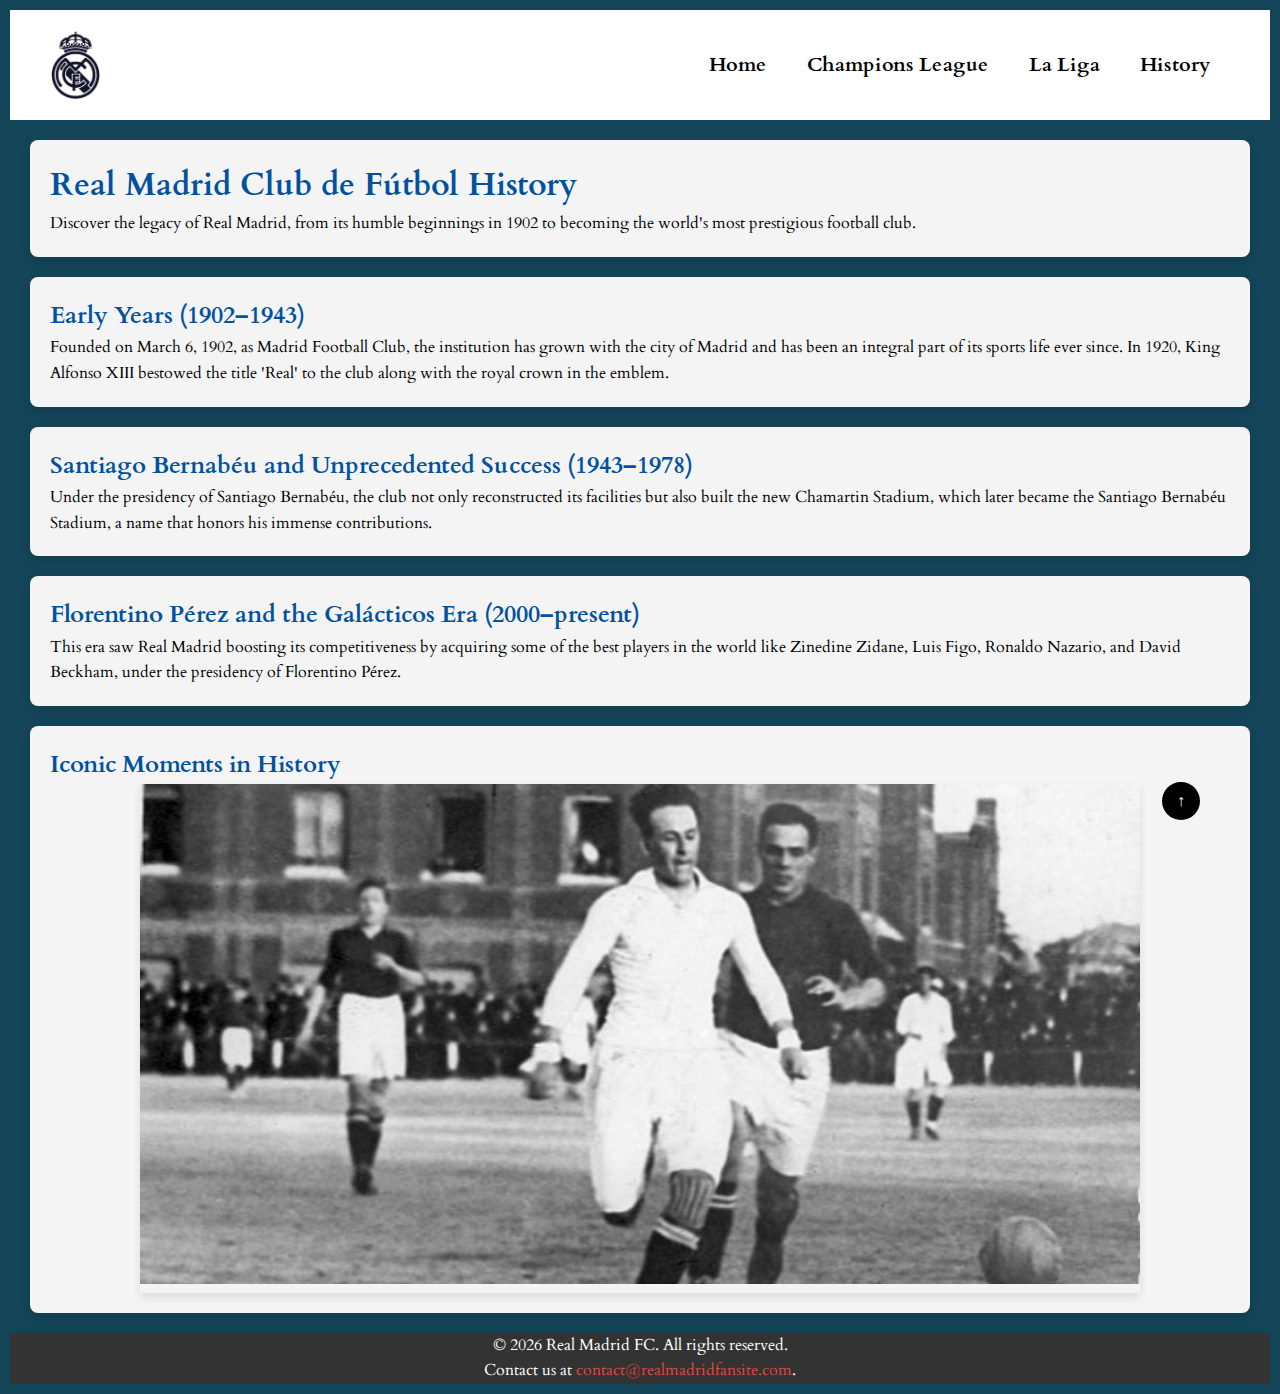
==== history.html @ d834da9d "committ" ====
<!DOCTYPE html>
<html lang="en">
<head>
    <meta charset="UTF-8">
    <meta name="viewport" content="width=device-width, initial-scale=1.0">
    <title>Real Madrid History</title>
    <link rel="stylesheet" href="styles/style.css">
    <link href="https://fonts.googleapis.com/css?family=Cardo:400,700|Oswald" rel="stylesheet">
</head>
<body>
    <header class="site-header">
        <img src="images/RMLOGO.png" alt="Real Madrid Logo" id="logo">
        <nav>
            <ul class="nav-list">
                <li><a href="index.html">Home</a></li>
                <li><a href="champions_league.html">Champions League</a></li>
                <li><a href="laliga.html">La Liga</a></li>
                <li><a href="history.html">History</a></li>
            </ul>
        </nav>
    </header>
    <main>
        <section class="history-introduction">
            <h1>Real Madrid Club de Fútbol History</h1>
            <p>Discover the legacy of Real Madrid, from its humble beginnings in 1902 to becoming the world's most prestigious football club.</p>
        </section>
        <section class="early-years">
            <h2>Early Years (1902–1943)</h2>
            <p>Founded on March 6, 1902, as Madrid Football Club, the institution has grown with the city of Madrid and has been an integral part of its sports life ever since. In 1920, King Alfonso XIII bestowed the title 'Real' to the club along with the royal crown in the emblem.</p>
        </section>
        <section class="bernabeu-era">
            <h2>Santiago Bernabéu and Unprecedented Success (1943–1978)</h2>
            <p>Under the presidency of Santiago Bernabéu, the club not only reconstructed its facilities but also built the new Chamartin Stadium, which later became the Santiago Bernabéu Stadium, a name that honors his immense contributions.</p>
        </section>
        <section class="galacticos-era">
            <h2>Florentino Pérez and the Galácticos Era (2000–present)</h2>
            <p>This era saw Real Madrid boosting its competitiveness by acquiring some of the best players in the world like Zinedine Zidane, Luis Figo, Ronaldo Nazario, and David Beckham, under the presidency of Florentino Pérez.</p>
        </section>
        <section class="history-section historical-photos">
            <h2>Iconic Moments in History</h2>
            <div class="slideshow-container">
                <div class="mySlides fade">
                    <img src="images/H1.png" alt="Description of Image H1">
                </div>
                <div class="mySlides fade">
                    <img src="images/H2.png" alt="Description of Image H2">
                </div>
                <div class="mySlides fade">
                    <img src="images/H3.png" alt="Description of Image H2">
                </div>
                <div class="mySlides fade">
                    <img src="images/H4.png" alt="Description of Image H2">
                </div>
                <div class="mySlides fade">
                    <img src="images/H5.png" alt="Description of Image H2">
                </div>
                <div class="mySlides fade">
                    <img src="images/H6.png" alt="Description of Image H2">
                </div>
                <div class="mySlides fade">
                    <img src="images/H7.png" alt="Description of Image H7">
                </div>
                <!-- Add dots or arrows here if needed -->
            </div>
        </section>
    </main>
    <button onclick="scrollToTop()" id="return-to-top">↑</button>
    <footer class="site-footer">
        <p>&copy; <script>document.write(new Date().getFullYear());</script> Real Madrid FC. All rights reserved.</p>
        <p>Contact us at <a href="mailto:contact@realmadridfansite.com">contact@realmadridfansite.com</a>.</p>
    </footer>
    <script src="js/scripts.js"></script>
</body>
</html>
---- styles/style.css ----
/* Basic reset for padding and margins */
* {
    margin: 0;
    padding: 0;
    box-sizing: border-box;
    transition: all 0.3s ease; /* Smooth transitions for all changes */
}
/* CSS code (styles.css) */

#return-to-top {
    display: show; /* Hide the button by default */
    position: fixed;
    bottom: 80px;
    right: 80px;
    background-color: #000000; /* Button background color */
    color: #ffffff; /* Button text color */
    border: none;
    border-radius: 50%;
    padding: 10px 15px;
    font-size: 16px;
    cursor: pointer;
}

#return-to-top:hover {
    background-color: #000000; /* Button background color on hover */
}

body {
    font-family: 'Cardo', serif; /* Applying Cardo to the body text */
    background-color: #782222; /* Black background */
    color: #000000; /* White text for readability */
    line-height: 1.6; /* Improved line spacing for better readability */
}
header {
    display: flex; /* Enables flexbox */
    align-items: center; /* Vertically centers the items in the header */
    justify-content: space-between; /* Positions the logo on the left and nav on the right */
    padding: 10px 20px;
    background: #003399; /* Example background color */
    color: white;
    align-items: center;

}

.site-header {
    background-color: #ffffff; /* Real Madrid blue for the header */
    color: white;
    padding: 20px 40px;
    text-align: center;
}

.nav-list {
    list-style: none;
    display: flex;
    justify-content: center; /* Center navigation items horizontally */
    font-size: 20px; /* Larger font size for better readability */
}

.nav-list li {
    margin: 0 20px;
    position: relative; /* Positioning context for pseudo-elements */
}

.nav-list a {
    color: rgb(0, 0, 0);
    text-decoration: none;
    font-weight: bold;
    padding: 5px 0; /* Padding for larger clickable area */
}

.nav-list a:hover, .nav-list a:focus {
    font-size: 24px; /* Increase font size on hover */
    color: #DD4B3E; /* Highlight color on hover */
}

.main {
    padding: 20px;
    text-align: center;
}

.team-info, .player-spotlight {
    margin-top: 20px;
    padding: 20px;
    background-color: #000000; /* Slightly lighter black for sections */
    color: #fff; /* White text in sections */
    border-radius: 8px; /* Rounded corners for the sections */
    box-shadow: 0 2px 5px rgba(0,0,0,0.5); /* Subtle shadow for depth */
}

.btn {
    background-color: #DD4B3E; /* A deep red color for buttons */
    color: rgb(3, 3, 3);
    border: none;
    padding: 10px 20px;
    cursor: pointer;
    border-radius: 5px; /* Rounded corners for buttons */
    font-size: 16px;
}

.site-footer {
    background-color: #333;
    color: white;
    text-align: center;
    padding: 0px 0;
}

.site-footer a {
    color: #DD4B3E; /* Use red for links in the footer for contrast */
    text-decoration: none;
}
.team-content {
    display: flex; /* Enables flexbox */
    align-items: center; /* Aligns items vertically in the center */
    justify-content: center; /* Centers the content horizontally */
    gap: 20px; /* Adds space between the image and the text */
}

.team-image {
    max-width: 50%; /* Limits image width to 50% of the container */
    height: auto; /* Keeps the aspect ratio of the image */
}

.team-description {
    max-width: 50%; /* Limits text width to 50% of the container */
    padding: 20px; /* Adds padding inside the text block */
}

#logo {
    width: 50px; /* Adjust the width as needed */
    height: auto; /* Maintains the aspect ratio */
}

.trophies-section h2 {
    background-color: #00529F;  /* Deep blue background */
    color: white;               /* White text for contrast */
    padding: 10px 20px;         /* Padding for better spacing */
    border-radius: 5px;         /* Rounded corners for a smoother look */
    box-shadow: 0 4px 6px rgba(0, 0, 0, 0.2);  /* Subtle shadow for depth */
    margin: 20px 0;             /* Margin for spacing around the section */
}

/* Ensuring images and text in the trophy section are well presented */
.trophies-section img {
    width: 100%;
    max-width: 1500px;  /* Limiting image size for better layout control */
    height: auto;
    display: block;
    margin: 10px auto;  /* Centers the image and adds spacing */
}


.sponsor-section {
    text-align: center; /* Center-align the image container */
    padding: 10px 0; /* Add some padding around the section */
    background-color: #060606; /* Optional: background color for the sponsor section */
}

.sponsors {
    max-width: 100%; /* Makes the image responsive */
    height: auto; /* Maintain aspect ratio */
}
/* General Page Styles */



body {
    font-family: 'Cardo', serif; /* Consistent font for the whole page */
    background-color: #144458; /* Light grey background for the page */
    color: #fffdfd; /* Dark grey text for readability */
    line-height: 1.6;
    padding: 10px;
    margin: 0;
}

/* Header and Navigation Styles */
.header {
    background-color: #00529F; /* Deep blue background for the header */
    color: white;
    padding: 20px;
    text-align: center;
}

.nav-list {
    list-style-type: none; /* Removes default list styling */
    padding: 0;
    text-align: center; /* Centers navigation items */
}

.nav-list li {
    display: inline; /* Inline display for horizontal nav list */
    margin-right: 20px;
}

.nav-list a {
    text-decoration: none;
    color: rgb(0, 0, 0);
    font-weight: bold;
}

.nav-list a:hover {
    color: #DD4B3E; /* Highlight color on hover */
}

/* Slideshow Styles */
.slideshow-container {
    max-width: 600px;
    position: relative;
    margin: 20px auto;
    box-shadow: 0 4px 8px rgba(0,0,0,0.1); /* Adds shadow for depth */
}

.mySlides {
    display: none;
}

.fade {
    animation-name: fade;
    animation-duration: 1.5s;
}

@keyframes fade {
    from {opacity: .4}
    to {opacity: 1}
}

.dot-container {
    text-align: center;
    padding: 20px;
    background: #ddd; /* Light grey background for dots */
}

.dot {
    cursor: pointer;
    height: 15px;
    width: 15px;
    margin: 0 2px;
    background-color: #bbb;
    border-radius: 50%;
    display: inline-block;
    transition: background-color 0.6s ease;
}

.active, .dot:hover {
    background-color: #020202;
}

/* Content Section Styles */
.content-section {
    padding: 20px;
    text-align: center; /* Centers the text and content in the sections */
}


.countdown-container {
    text-align: center;
    padding: 20px;
    margin-top: 20px;
    background: #144458; /* White background for contrast */
    box-shadow: 0 2px 5px rgba(0,0,0,0.2); /* Subtle shadow */
}

/* Footer Styles */
.footer {
    background-color: #333; /* Dark footer background */
    color: white;
    text-align: center;
    padding: 10px 0;
}

.footer a {
    color: #fbfbfb; /* Use red for links in the footer for contrast */
    text-decoration: none;
}

.footer a:hover {
    text-decoration: underline; /* Adds an underline on hover for links */
}


.match-info-container {
    text-align: center; /* Center the image if necessary */
    padding: 20px;
}

.match-info-container img {
    width: 100%; /* Make sure the image scales well with the page */
    max-width: 600px; /* Limit the size to fit the design */
    height: auto; /* Maintain aspect ratio */
    margin: 0 auto; /* Center the image horizontally */
}

.la-liga-standings table {
    width: 100%;
    border-collapse: collapse;
}

.la-liga-standings th, .la-liga-standings td {
    border: 10px solid #ccc;
    padding: 8px;
    text-align: center;
}

.la-liga-standings th {
    background-color: #00529F;
    color: white;
}

.win {
    color: green;
    margin-right: 5px;
}

.loss {
    color: red;
    margin-right: 5px;
}

.draw {
    color: grey;
    margin-right: 5px;
}

.la-liga-gallery {
    margin: 20px;
    padding: 20px;
    background-color: #f4f4f4; /* Ensures there is contrast if the text is dark */
    border-radius: 8px;
    color: #333; /* Dark gray text for better readability */
}

.la-liga-gallery h2 {
    background-color: #00529F; /* Deep blue, typical of Real Madrid branding */
    color: white; /* White text for contrast */
    padding: 10px;
    border-radius: 5px;
    box-shadow: 0 2px 4px rgba(0, 0, 0, 0.2);
}


.gallery-container {
    display: grid;
    grid-template-columns: repeat(auto-fit, minmax(250px, 1fr));
    gap: 10px;
    padding: 20px;
}

.gallery-container img {
    width: 100%;
    height: auto;
    border-radius: 5px;
    box-shadow: 0 4px 8px rgba(0, 0, 0, 0.1);
    transition: transform 0.3s ease-in-out;
}

.gallery-container img:hover {
    transform: scale(1.05);
}


.history-introduction, .early-years, .bernabeu-era, .galacticos-era {
    margin: 20px;
    padding: 20px;
    color: black;
    background-color: #f4f4f4; /* Light gray background for readability */
    border-radius: 8px;
    box-shadow: 0 4px 8px rgba(0,0,0,0.1);
}

h1, h2 {
    color: #00529F; /* Consistent theme color for headers */
}
/* General styling for all history sections */
.history-section {
    margin: 20px;
    padding: 20px;
    background-color: #f4f4f4; /* Light gray background for readability */
    border-radius: 8px;
    box-shadow: 0 4px 8px rgba(0,0,0,0.1);
}

.history-section h2 {
    color: #00529F; /* Consistent theme color for headers */
}

/* Slideshow container */
.slideshow-container {
    position: relative;
    max-width: 1000px;  /* Adjust this to fit your site's design */
    margin: auto;
    overflow: hidden;  /* Ensures nothing extends beyond the set dimensions */
}

/* Style the images */
.mySlides img {
    width: 100%;  /* Makes images fill the container */
    height: 500px;  /* Fixed height for all images */
    object-fit: cover;  /* Ensures images cover the area without distorting aspect ratios */
}



@media (max-width: 760px) {
    header {
        flex-direction: column; /* Stacks the logo and navigation vertically */
        align-items: center; /* Aligns items to the center */
    }

    nav ul {
        flex-direction: column; /* Stacks nav items vertically */
        width: 100%; /* Full width */
    }

    nav ul li {
        text-align: center; /* Centers the links */
        width: 100%; /* Full width */
    }
    .mySlides img {
        height: 300px;  /* Smaller height for smaller devices */
    }

    .slideshow-container {
        height: 300px;  /* Matching the new image height */
    }
    .sponsors {
        width: 100%; /* Full width on mobile */
        max-width: 90%; /* Limit width to 90% for better readability */
        margin: 0 auto; /* Center horizontally */
    }
}
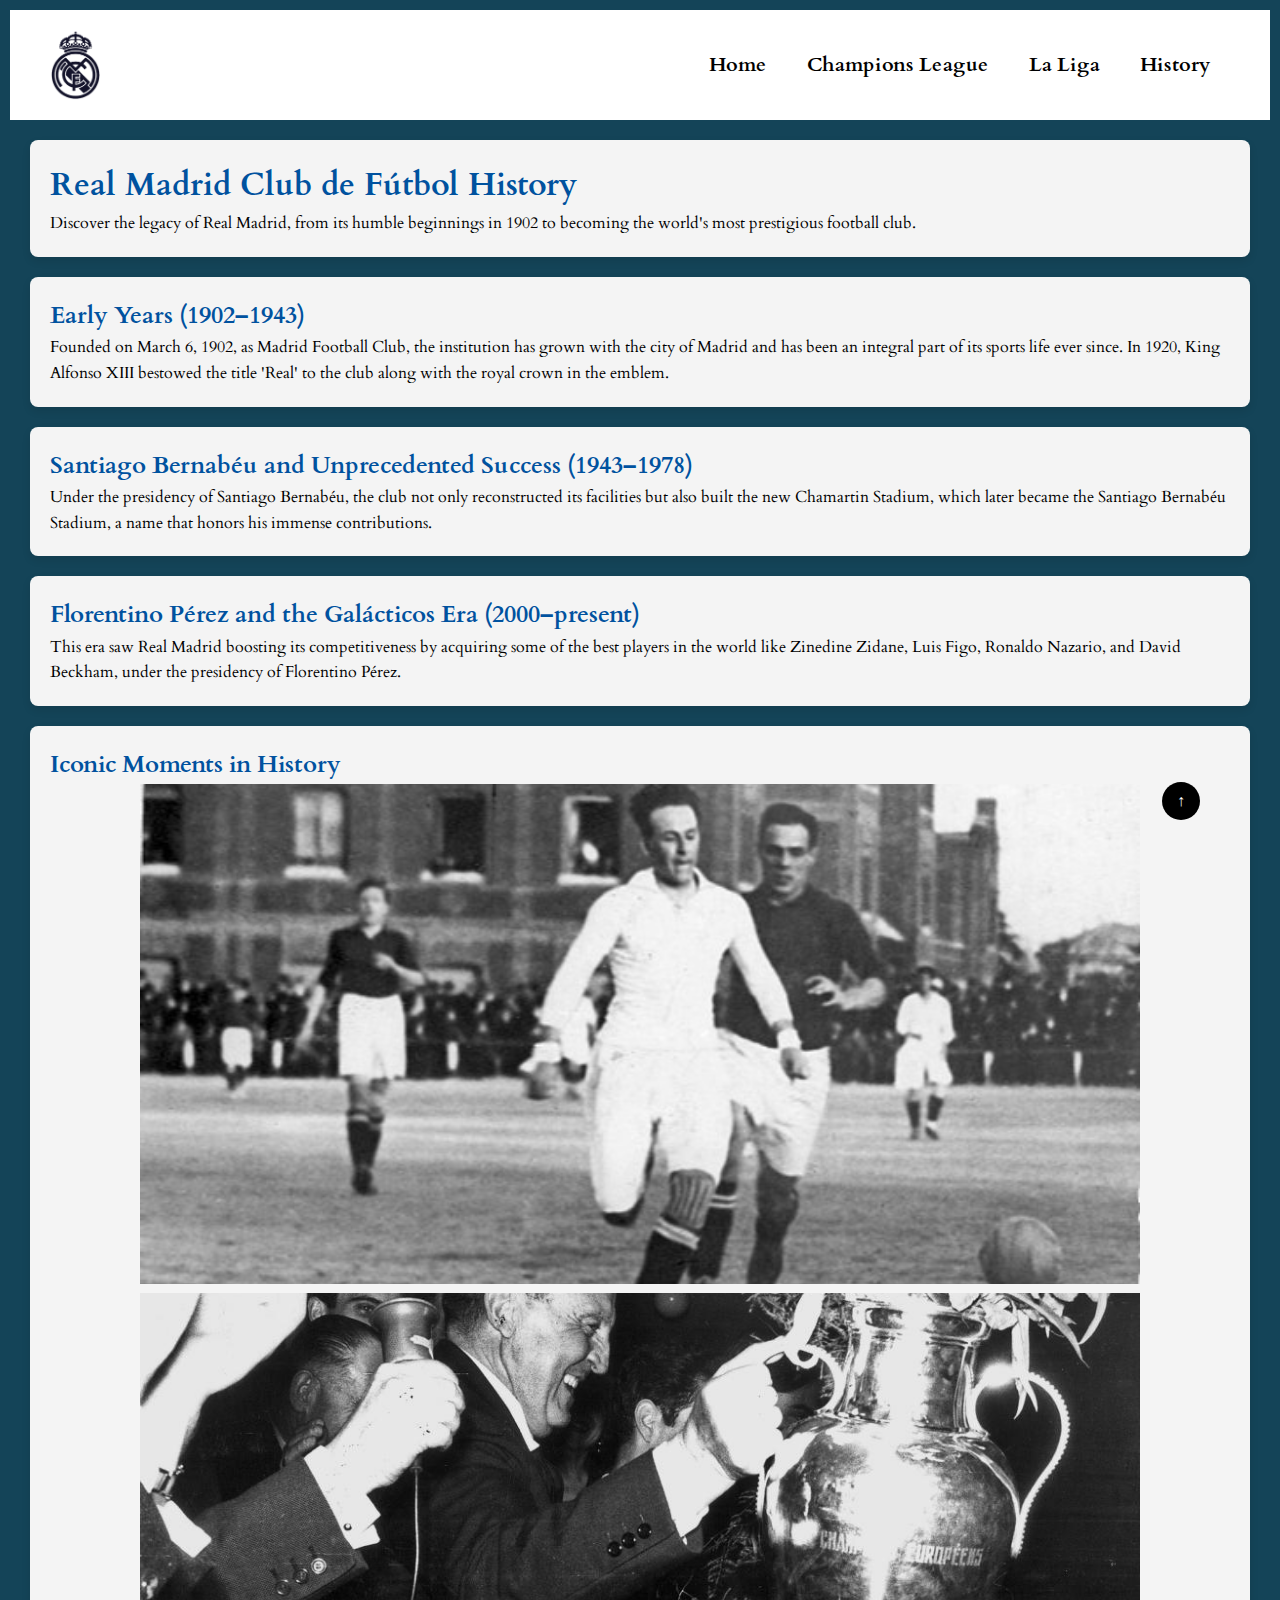
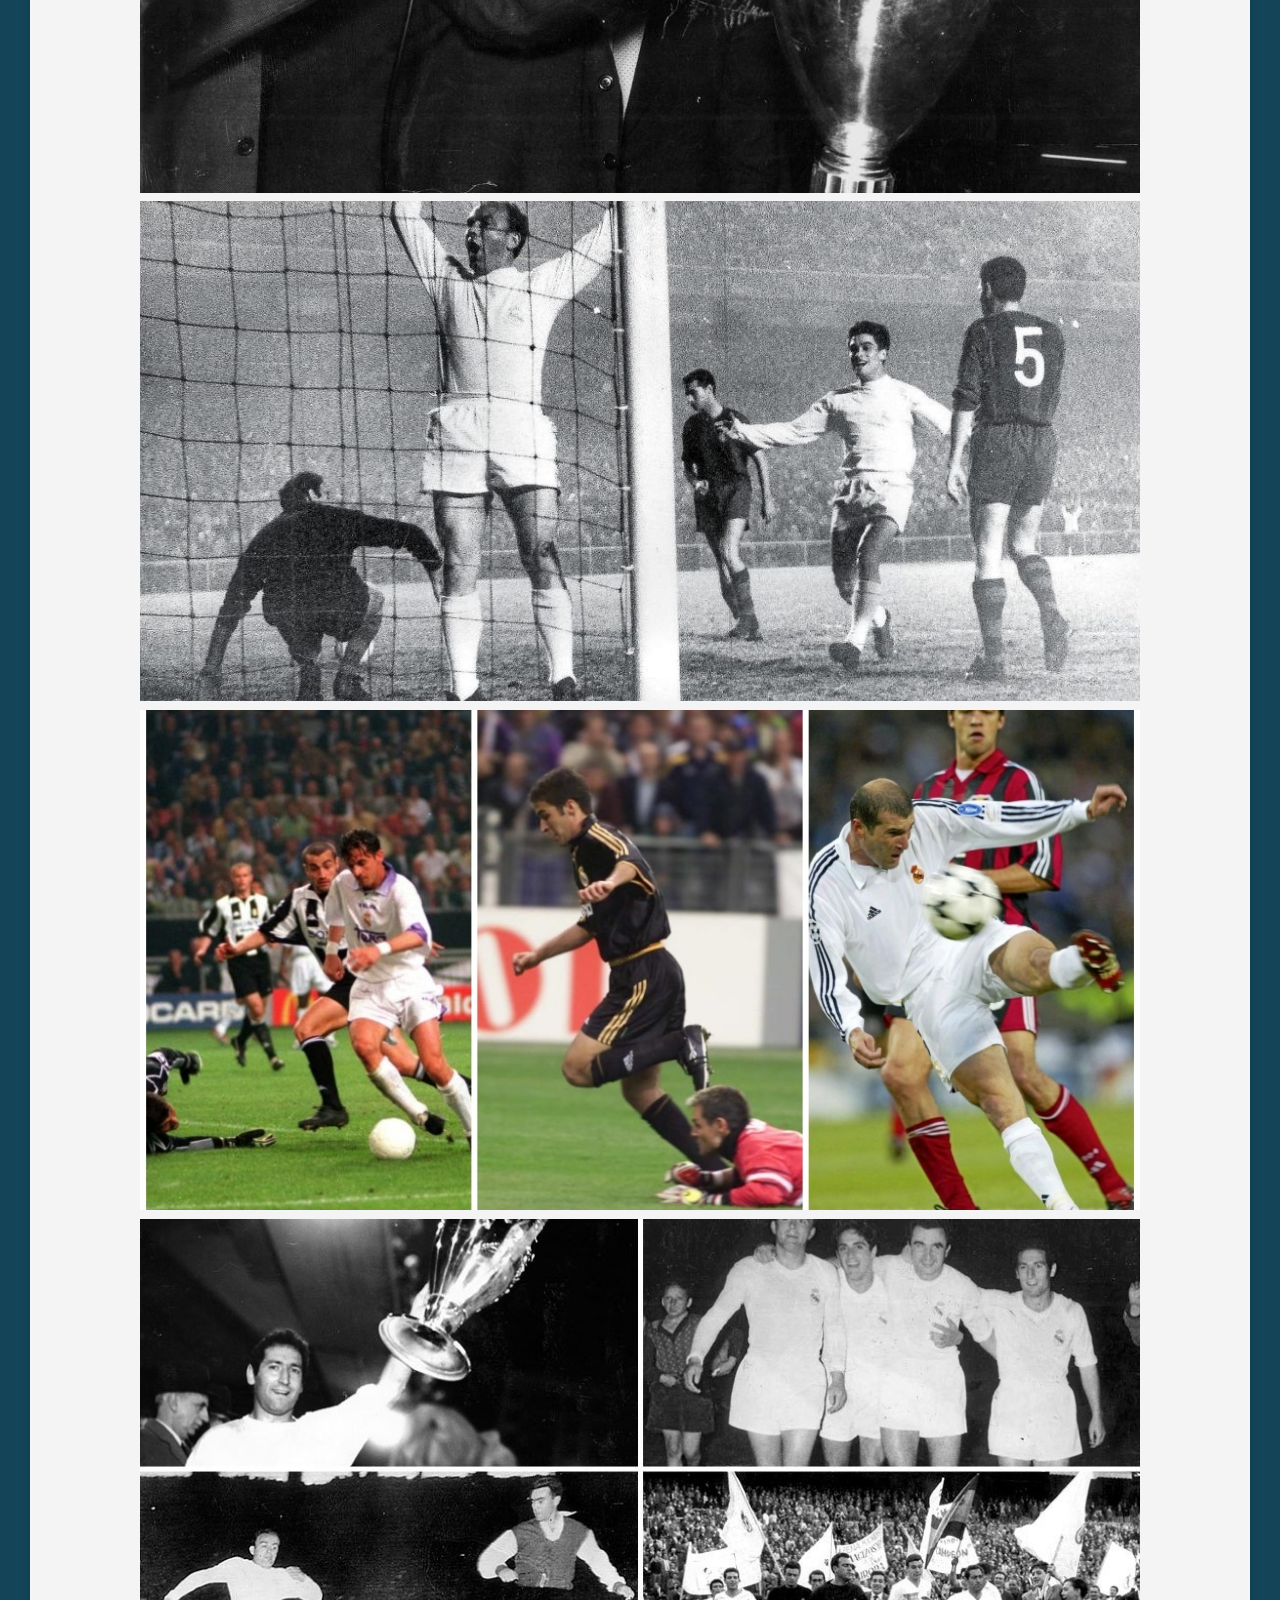
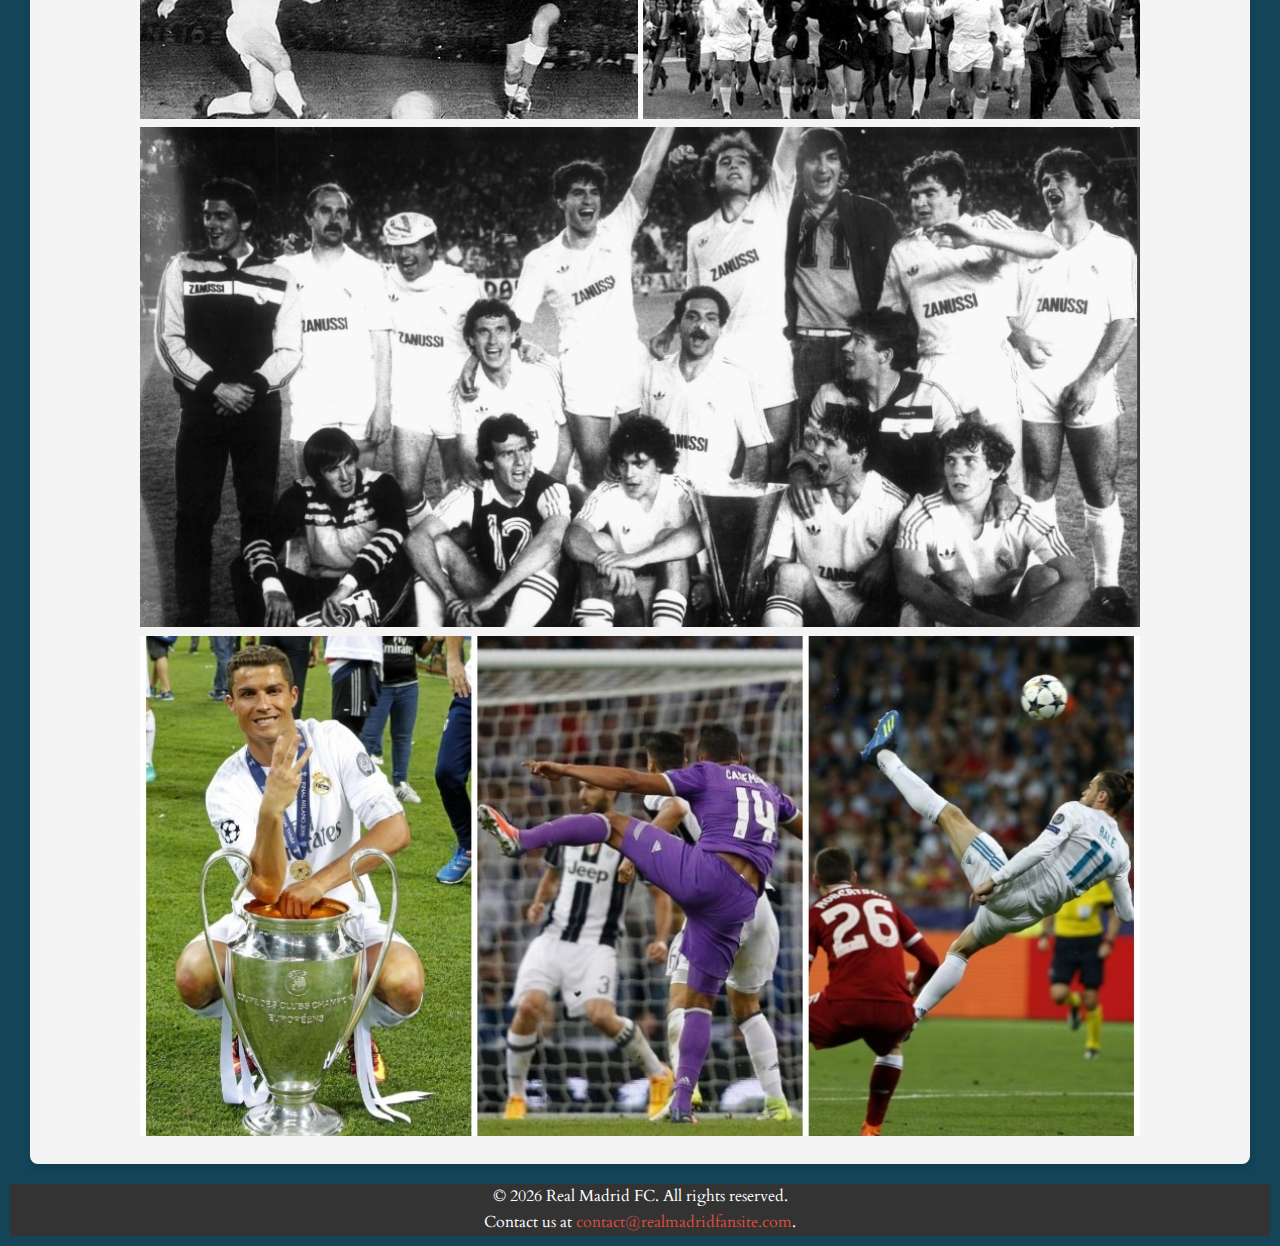
==== commit 0092fcac: "FINAL commit" ====
--- a/history.html
+++ b/history.html
@@ -13,7 +13,7 @@
         <nav>
             <ul class="nav-list">
                 <li><a href="index.html">Home</a></li>
-                <li><a href="champions_league.html">Champions League</a></li>
+                <li><a href="championsleague.html">Champions League</a></li>
                 <li><a href="laliga.html">La Liga</a></li>
                 <li><a href="history.html">History</a></li>
             </ul>
@@ -38,26 +38,26 @@
         </section>
         <section class="history-section historical-photos">
             <h2>Iconic Moments in History</h2>
-            <div class="slideshow-container">
-                <div class="mySlides fade">
+            <div class="slideshow-container1">
+                <div class="mySlides1 fade">
                     <img src="images/H1.png" alt="Description of Image H1">
                 </div>
-                <div class="mySlides fade">
+                <div class="mySlides1 fade">
                     <img src="images/H2.png" alt="Description of Image H2">
                 </div>
-                <div class="mySlides fade">
+                <div class="mySlides1 fade">
                     <img src="images/H3.png" alt="Description of Image H2">
                 </div>
-                <div class="mySlides fade">
+                <div class="mySlides1 fade">
                     <img src="images/H4.png" alt="Description of Image H2">
                 </div>
-                <div class="mySlides fade">
+                <div class="mySlides1 fade">
                     <img src="images/H5.png" alt="Description of Image H2">
                 </div>
-                <div class="mySlides fade">
+                <div class="mySlides1 fade">
                     <img src="images/H6.png" alt="Description of Image H2">
                 </div>
-                <div class="mySlides fade">
+                <div class="mySlides1 fade">
                     <img src="images/H7.png" alt="Description of Image H7">
                 </div>
                 <!-- Add dots or arrows here if needed -->
--- a/styles/style.css
+++ b/styles/style.css
@@ -171,6 +171,13 @@
     padding: 10px;
     margin: 0;
 }
+.champions-league-section {
+    border: 2px solid #00529F;  /* Solid border using the theme color */
+    padding: 20px;
+    margin: 20px auto;
+    background-color: #f4f4f4;  /* Light gray background for better visibility */
+    box-shadow: 0 4px 8px rgba(0,0,0,0.1);  /* Optional shadow for a subtle depth effect */
+}
 
 /* Header and Navigation Styles */
 .header {
@@ -209,9 +216,7 @@
     box-shadow: 0 4px 8px rgba(0,0,0,0.1); /* Adds shadow for depth */
 }
 
-.mySlides {
-    display: none;
-}
+
 
 .fade {
     animation-name: fade;
@@ -289,6 +294,15 @@
     margin: 0 auto; /* Center the image horizontally */
 }
 
+.la-liga-section {
+    border: 2px solid #00529F;  /* Example of a solid border with a theme color */
+    padding: 20px;
+    margin: 20px auto;
+    background-color: #a2a7af;
+    box-shadow: 0 4px 8px rgba(0,0,0,0.1);  /* Optional shadow for depth */
+}
+
+
 .la-liga-standings table {
     width: 100%;
     border-collapse: collapse;
@@ -383,7 +397,7 @@
 }
 
 /* Slideshow container */
-.slideshow-container {
+.slideshow-container1 {
     position: relative;
     max-width: 1000px;  /* Adjust this to fit your site's design */
     margin: auto;
@@ -391,7 +405,7 @@
 }
 
 /* Style the images */
-.mySlides img {
+.mySlides1 img {
     width: 100%;  /* Makes images fill the container */
     height: 500px;  /* Fixed height for all images */
     object-fit: cover;  /* Ensures images cover the area without distorting aspect ratios */
@@ -403,27 +417,41 @@
     header {
         flex-direction: column; /* Stacks the logo and navigation vertically */
         align-items: center; /* Aligns items to the center */
+        padding: 10px 0; /* Adds padding for better spacing */
     }
 
     nav ul {
         flex-direction: column; /* Stacks nav items vertically */
         width: 100%; /* Full width */
+        padding: 0; /* Removes any default padding */
     }
 
     nav ul li {
         text-align: center; /* Centers the links */
         width: 100%; /* Full width */
-    }
+        padding: 10px 0; /* Adds vertical padding for better tap targets */
+    }
+
+    .nav-list a {
+        display: block; /* Makes the link fill the li element for easier tapping */
+        padding: 10px; /* Adds padding to increase the tap area */
+    }
+
     .mySlides img {
-        height: 300px;  /* Smaller height for smaller devices */
+        min-height: 200px;  /* Ensures images are not too small */
     }
 
     .slideshow-container {
-        height: 300px;  /* Matching the new image height */
-    }
+        width: 100%; /* Ensures the container is responsive */
+        height: auto; /* Adjusts height based on image height */
+        max-height: 300px; /* Limits the container height */
+    }
+
     .sponsors {
         width: 100%; /* Full width on mobile */
-        max-width: 90%; /* Limit width to 90% for better readability */
-        margin: 0 auto; /* Center horizontally */
-    }
-}+        max-width: none; /* Allows the image to use up to 100% of the width */
+        margin: 10px auto; /* Centers the image and adds vertical spacing */
+        display: block; /* Ensures the image is treated as a block-level element */
+        height: auto; /* Maintains the aspect ratio of the sponsors image */
+    }
+}
